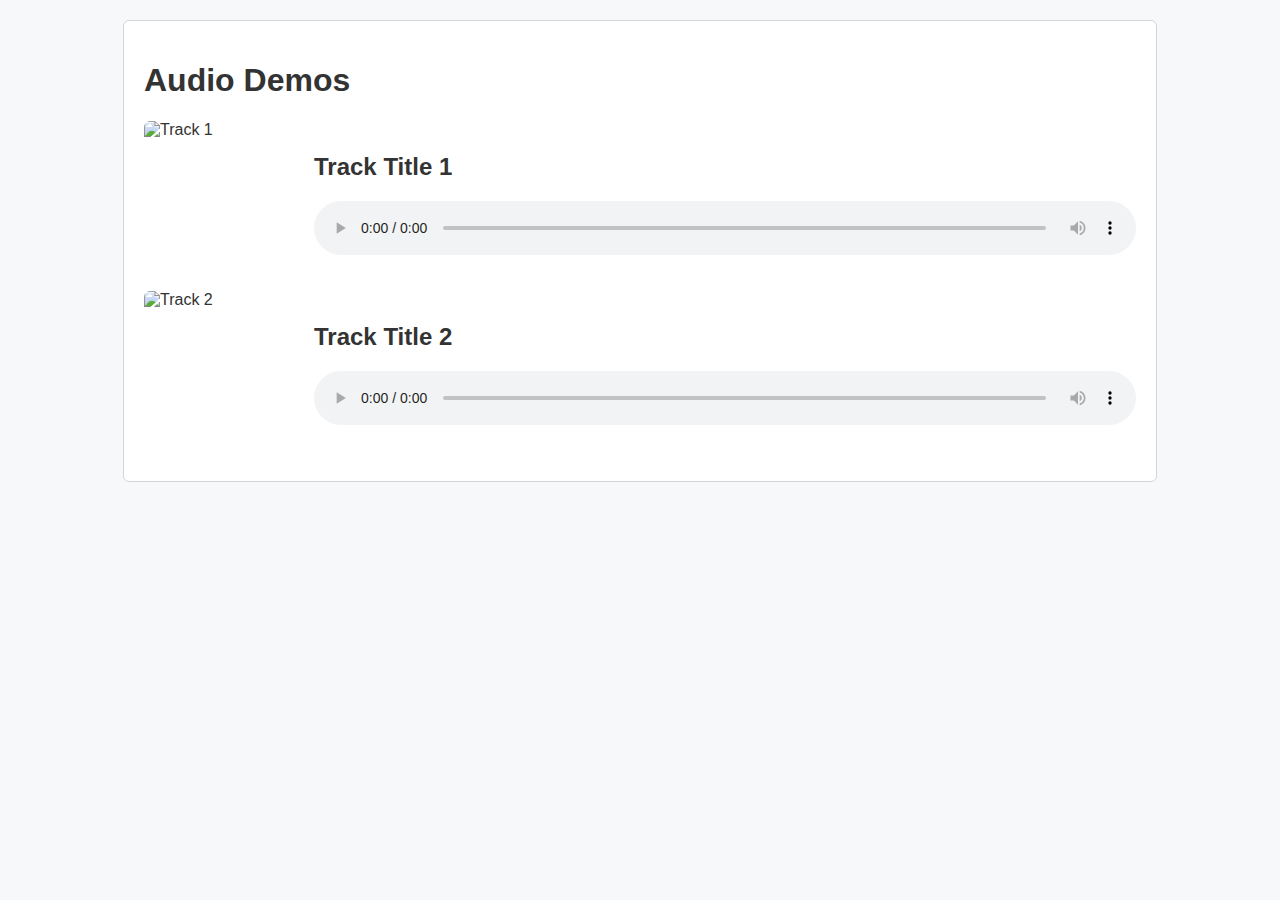
==== docs/index.html @ eba7c1aa "Add files via upload" ====
<!DOCTYPE html>
<html lang="en">
<head>
    <meta charset="UTF-8">
    <meta name="viewport" content="width=device-width, initial-scale=1.0">
    <title>Audio Demo</title>
    <link rel="stylesheet" href="styles.css">
</head>
<body>
    <div class="container">
        <h1>Audio Demos</h1>
        <div class="audio-item">
            <img src="path-to-image1.jpg" alt="Track 1">
            <div class="audio-info">
                <h2>Track Title 1</h2>
                <audio controls>
                    <source src="path-to-audio1.mp3" type="audio/mpeg">
                    Your browser does not support the audio tag.
                </audio>
            </div>
        </div>
        <div class="audio-item">
            <img src="path-to-image2.jpg" alt="Track 2">
            <div class="audio-info">
                <h2>Track Title 2</h2>
                <audio controls>
                    <source src="path-to-audio2.mp3" type="audio/mpeg">
                    Your browser does not support the audio tag.
                </audio>
            </div>
        </div>
    </div>
</body>
</html>
---- docs/styles.css ----
body {
    font-family: Arial, sans-serif;
    background-color: #f6f8fa;
    color: #333;
    margin: 0;
    padding: 20px;
}

.container {
    width: 80%;
    margin: 0 auto;
    background-color: #fff;
    padding: 20px;
    border: 1px solid #d1d5da;
    border-radius: 6px;
}

.audio-item {
    display: flex;
    align-items: center;
    margin-bottom: 20px;
}

.audio-item img {
    width: 150px;
    height: 150px;
    margin-right: 20px;
    border-radius: 6px;
}

.audio-info {
    flex-grow: 1;
}

audio {
    width: 100%;
}
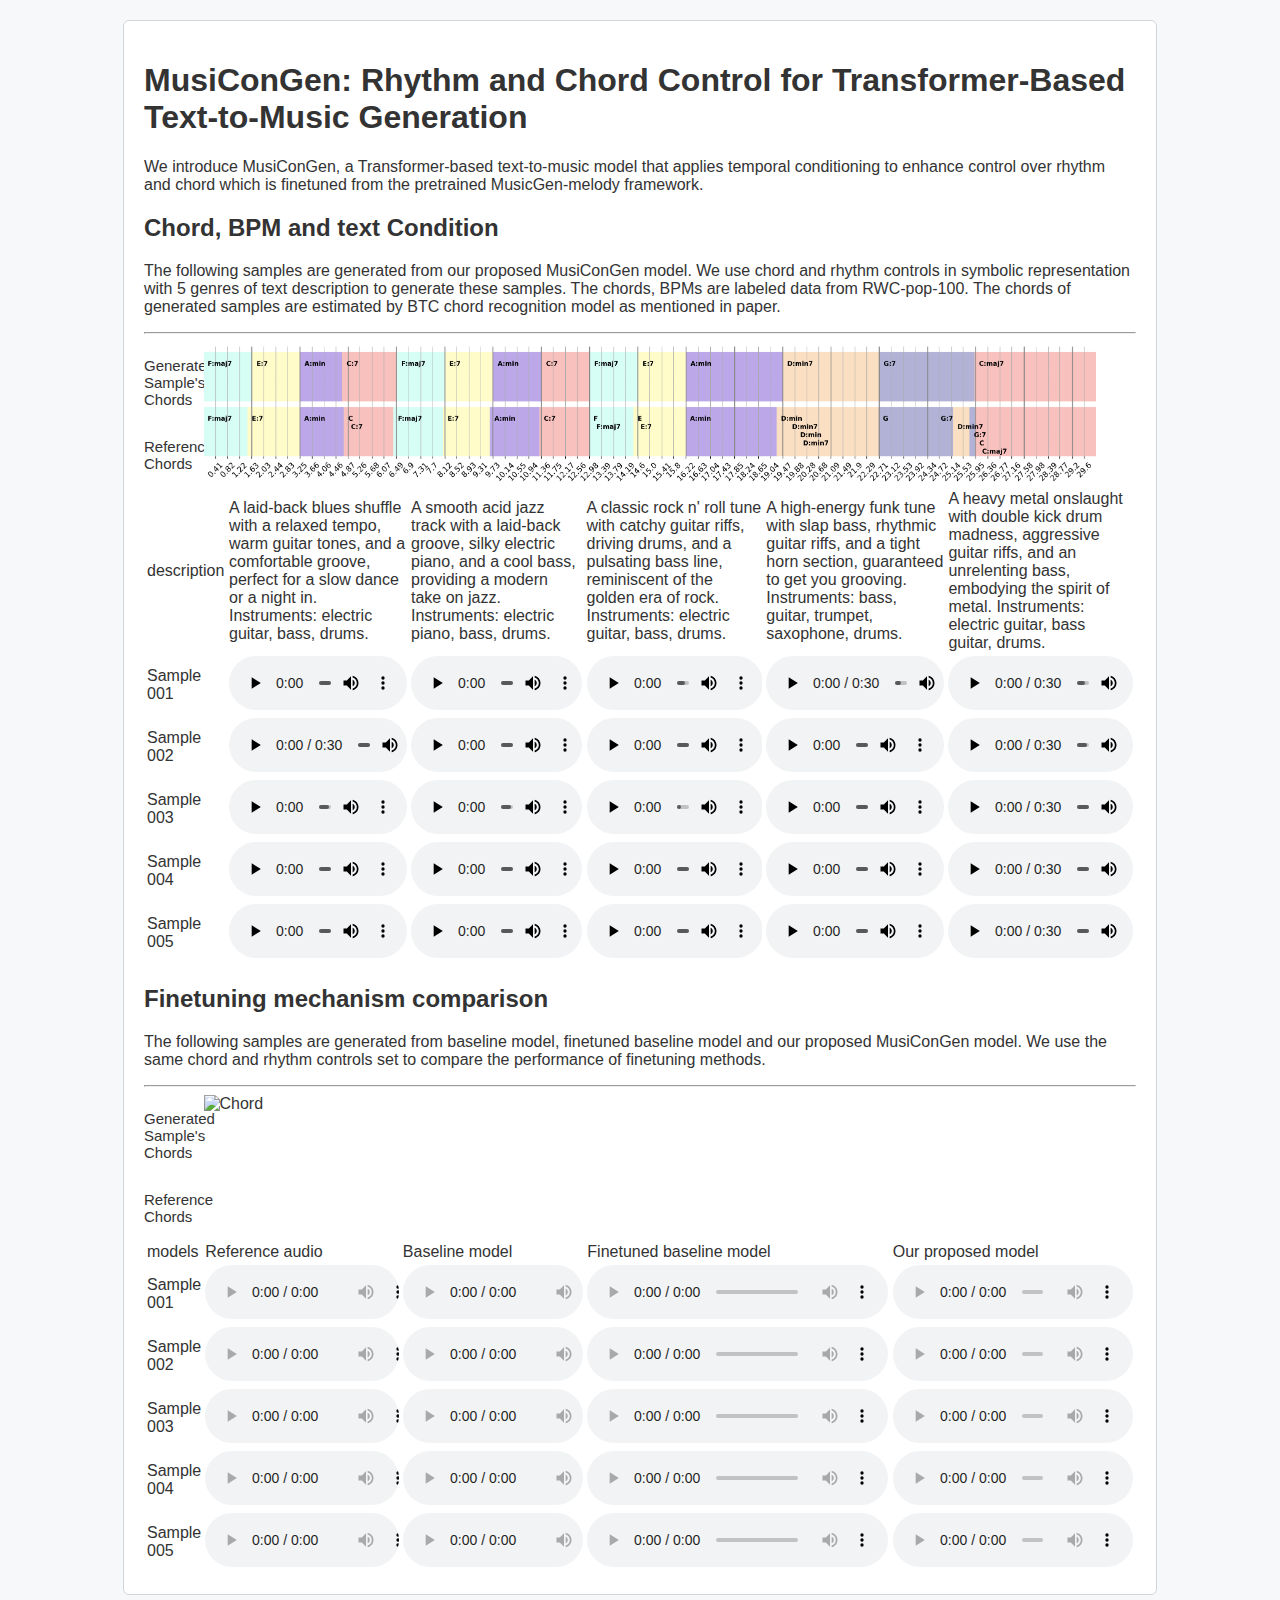
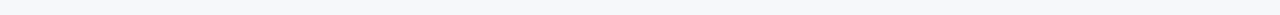
==== commit 124a23ef: "Add files via upload" ====
--- a/docs/index.html
+++ b/docs/index.html
@@ -1,35 +1,239 @@
-
-<!DOCTYPE html>
-<html lang="en">
-<head>
-    <meta charset="UTF-8">
-    <meta name="viewport" content="width=device-width, initial-scale=1.0">
-    <title>Audio Demo</title>
-    <link rel="stylesheet" href="styles.css">
-</head>
-<body>
-    <div class="container">
-        <h1>Audio Demos</h1>
-        <div class="audio-item">
-            <img src="path-to-image1.jpg" alt="Track 1">
-            <div class="audio-info">
-                <h2>Track Title 1</h2>
-                <audio controls>
-                    <source src="path-to-audio1.mp3" type="audio/mpeg">
-                    Your browser does not support the audio tag.
-                </audio>
-            </div>
-        </div>
-        <div class="audio-item">
-            <img src="path-to-image2.jpg" alt="Track 2">
-            <div class="audio-info">
-                <h2>Track Title 2</h2>
-                <audio controls>
-                    <source src="path-to-audio2.mp3" type="audio/mpeg">
-                    Your browser does not support the audio tag.
-                </audio>
-            </div>
-        </div>
-    </div>
-</body>
-</html>
+<!DOCTYPE html>
+<html lang="en">
+<head>
+    <meta charset="UTF-8">
+    <meta name="viewport" content="width=device-width, initial-scale=1.0">
+    <title>Audio Sample Player with Synced Graph</title>
+    <link rel="stylesheet" href="styles.css">
+</head>
+<body>
+    <div class="container">
+        <header>
+            <h1>MusiConGen: Rhythm and Chord Control for Transformer-Based Text-to-Music Generation</h1>
+            <p class="description">We introduce MusiConGen, a Transformer-based text-to-music model that applies temporal conditioning to enhance control over rhythm and chord which is finetuned from the pretrained MusicGen-melody framework.</p>
+        </header>
+        <h2 class="subtitle">Chord, BPM and text Condition</h2>
+        <p class="sub-description">The following samples are generated from our proposed MusiConGen model. We use chord and rhythm controls in symbolic representation with 5 genres of text description to generate these samples. The chords, BPMs are labeled data from RWC-pop-100. The chords of generated samples are estimated by BTC chord recognition model as mentioned in paper.</p>
+        <hr>
+        <div class="chord-info" style="position: relative;">
+            <div style="display: flex;">
+                <div style="width: 6%; display: flex; flex-flow: column wrap;">
+                    <p style="font-size: 15px; flex: 1 0 auto;">Generated Sample's Chords</p>
+                    <p style="font-size: 15px; flex: 1 0 auto;">Reference Chords</p>
+                </div>
+                <img src="samples/sample_0/443_blues.png" alt="Chord" class="chord-img" style="width: 100%; max-width: 90%; display: block; margin: 0;">
+                <div class="progress-bar"></div>
+            </div>
+        </div>
+        
+        <div class="sample-table">
+            <table>
+                <tr class="table-header">
+                    <td class="text-cell narrow">description</td>  <!-- First cell is empty for alignment purposes -->
+                    <td>A laid-back blues shuffle with a relaxed tempo, warm guitar tones, and a comfortable groove, perfect for a slow dance or a night in. Instruments: electric guitar, bass, drums.</td>
+                    <td>A smooth acid jazz track with a laid-back groove, silky electric piano, and a cool bass, providing a modern take on jazz. Instruments: electric piano, bass, drums.</td>
+                    <td>A classic rock n' roll tune with catchy guitar riffs, driving drums, and a pulsating bass line, reminiscent of the golden era of rock. Instruments: electric guitar, bass, drums.</td>
+                    <td>A high-energy funk tune with slap bass, rhythmic guitar riffs, and a tight horn section, guaranteed to get you grooving. Instruments: bass, guitar, trumpet, saxophone, drums.</td>
+                    <td>A heavy metal onslaught with double kick drum madness, aggressive guitar riffs, and an unrelenting bass, embodying the spirit of metal. Instruments: electric guitar, bass guitar, drums.</td>
+                </tr>
+                <tr>
+                    <td class="text-cell narrow">Sample 001</td>
+                    <td><audio controls onplay="changeImage(this, 'samples/sample_0/443_blues.png')" ontimeupdate="updateProgress(this)">
+                        <source src="samples/sample_0/443_blues.mp3" type="audio/mpeg">
+                    </audio></td>
+                    <td><audio controls onplay="changeImage(this, 'samples/sample_0/443_jazz.png')" ontimeupdate="updateProgress(this)">
+                        <source src="samples/sample_0/443_jazz.mp3" type="audio/mpeg">
+                    </audio></td>
+                    <td><audio controls onplay="changeImage(this, 'samples/sample_0/443_rock.png')" ontimeupdate="updateProgress(this)">
+                        <source src="samples/sample_0/443_rock.mp3" type="audio/mpeg">
+                    </audio></td>
+                    <td><audio controls onplay="changeImage(this, 'samples/sample_0/443_funk.png')" ontimeupdate="updateProgress(this)">
+                        <source src="samples/sample_0/443_funk.mp3" type="audio/mpeg">
+                    </audio></td>
+                    <td><audio controls onplay="changeImage(this, 'samples/sample_0/443_metal.png')" ontimeupdate="updateProgress(this)">
+                        <source src="samples/sample_0/443_metal.mp3" type="audio/mpeg">
+                    </audio></td>
+                </tr>               
+                <tr>
+                    <td class="text-cell narrow">Sample 002</td>
+                    <td><audio controls onplay="changeImage(this, 'samples/sample_1/97_blues.png')" ontimeupdate="updateProgress(this)">
+                        <source src="samples/sample_1/97_blues.mp3" type="audio/mpeg">
+                    </audio></td>
+                    <td><audio controls onplay="changeImage(this, 'samples/sample_1/97_jazz.png')" ontimeupdate="updateProgress(this)">
+                        <source src="samples/sample_1/97_jazz.mp3" type="audio/mpeg">
+                    </audio></td>
+                    <td><audio controls onplay="changeImage(this, 'samples/sample_1/97_rock.png')" ontimeupdate="updateProgress(this)">
+                        <source src="samples/sample_1/97_rock.mp3" type="audio/mpeg">
+                    </audio></td>
+                    <td><audio controls onplay="changeImage(this, 'samples/sample_1/97_funk.png')" ontimeupdate="updateProgress(this)">
+                        <source src="samples/sample_1/97_funk.mp3" type="audio/mpeg">
+                    </audio></td>
+                    <td><audio controls onplay="changeImage(this, 'samples/sample_1/97_metal.png')" ontimeupdate="updateProgress(this)">
+                        <source src="samples/sample_1/97_metal.mp3" type="audio/mpeg">
+                    </audio></td>
+                </tr>
+                <tr>
+                    <td class="text-cell narrow">Sample 003</td>
+                    <td><audio controls onplay="changeImage(this, 'samples/sample_2/359_blues.png')" ontimeupdate="updateProgress(this)">
+                        <source src="samples/sample_2/359_blues.mp3" type="audio/mpeg">
+                    </audio></td>
+                    <td><audio controls onplay="changeImage(this, 'samples/sample_2/359_jazz.png')" ontimeupdate="updateProgress(this)">
+                        <source src="samples/sample_2/359_jazz.mp3" type="audio/mpeg">
+                    </audio></td>
+                    <td><audio controls onplay="changeImage(this, 'samples/sample_2/359_rock.png')" ontimeupdate="updateProgress(this)">
+                        <source src="samples/sample_2/359_rock.mp3" type="audio/mpeg">
+                    </audio></td>
+                    <td><audio controls onplay="changeImage(this, 'samples/sample_2/359_funk.png')" ontimeupdate="updateProgress(this)">
+                        <source src="samples/sample_2/359_funk.mp3" type="audio/mpeg">
+                    </audio></td>
+                    <td><audio controls onplay="changeImage(this, 'samples/sample_2/359_metal.png')" ontimeupdate="updateProgress(this)">
+                        <source src="samples/sample_2/359_metal.mp3" type="audio/mpeg">
+                    </audio></td>
+                </tr>
+                <tr>
+                    <td class="text-cell narrow">Sample 004</td>
+                    <td><audio controls onplay="changeImage(this, 'samples/sample_3/132_blues.png')" ontimeupdate="updateProgress(this)">
+                        <source src="samples/sample_3/132_blues.mp3" type="audio/mpeg">
+                    </audio></td>
+                    <td><audio controls onplay="changeImage(this, 'samples/sample_3/132_jazz.png')" ontimeupdate="updateProgress(this)">
+                        <source src="samples/sample_3/132_jazz.mp3" type="audio/mpeg">
+                    </audio></td>
+                    <td><audio controls onplay="changeImage(this, 'samples/sample_3/132_rock.png')" ontimeupdate="updateProgress(this)">
+                        <source src="samples/sample_3/132_rock.mp3" type="audio/mpeg">
+                    </audio></td>
+                    <td><audio controls onplay="changeImage(this, 'samples/sample_3/132_funk.png')" ontimeupdate="updateProgress(this)">
+                        <source src="samples/sample_3/132_funk.mp3" type="audio/mpeg">
+                    </audio></td>
+                    <td><audio controls onplay="changeImage(this, 'samples/sample_3/132_metal.png')" ontimeupdate="updateProgress(this)">
+                        <source src="samples/sample_3/132_metal.mp3" type="audio/mpeg">
+                    </audio></td>
+                </tr>
+                <tr>
+                    <td class="text-cell narrow">Sample 005</td>
+                    <td><audio controls onplay="changeImage(this, 'samples/sample_4/105_blues.png')" ontimeupdate="updateProgress(this)">
+                        <source src="samples/sample_4/105_blues.mp3" type="audio/mpeg">
+                    </audio></td>
+                    <td><audio controls onplay="changeImage(this, 'samples/sample_4/105_jazz.png')" ontimeupdate="updateProgress(this)">
+                        <source src="samples/sample_4/105_jazz.mp3" type="audio/mpeg">
+                    </audio></td>
+                    <td><audio controls onplay="changeImage(this, 'samples/sample_4/105_rock.png')" ontimeupdate="updateProgress(this)">
+                        <source src="samples/sample_4/105_rock.mp3" type="audio/mpeg">
+                    </audio></td>
+                    <td><audio controls onplay="changeImage(this, 'samples/sample_4/105_funk.png')" ontimeupdate="updateProgress(this)">
+                        <source src="samples/sample_4/105_funk.mp3" type="audio/mpeg">
+                    </audio></td>
+                    <td><audio controls onplay="changeImage(this, 'samples/sample_4/105_metal.png')" ontimeupdate="updateProgress(this)">
+                        <source src="samples/sample_4/105_metal.mp3" type="audio/mpeg">
+                    </audio></td>
+                </tr>
+                    <!-- Add more rows as needed -->
+                </table>
+        
+
+        
+        <h2 class="subtitle">Finetuning mechanism comparison</h2>
+        <p class="sub-description">The following samples are generated from baseline model, finetuned baseline model and our proposed MusiConGen model. We use the same chord and rhythm controls set to compare the performance of finetuning methods.</p>
+        <hr>
+        <div class="chord-info" style="position: relative;">
+            <div style="display: flex;">
+                <div style="width: 6%; display: flex; flex-flow: column wrap;">
+                    <p style="font-size: 15px; flex: 1 0 auto;">Generated Sample's Chords</p>
+                    <p style="font-size: 15px; flex: 1 0 auto;">Reference Chords</p>
+                </div>
+                <img src="samples/survey_samples/sample_0_443/ref.png" alt="Chord" class="chord-img2" style="width: 100%; max-width: 90%; display: block; margin: 0;">
+                <div class="progress-bar2"></div>
+            </div>
+        </div>
+                
+        <div class="sample-table">
+            <table>
+                <tr class="table-header">
+                    <td class="text-cell narrow" style="width: 4%">models</td>  <!-- First cell is empty for alignment purposes -->
+                    <td>Reference audio</td>
+                    <td>Baseline model</td>
+                    <td>Finetuned baseline model</td>
+                    <td>Our proposed model</td>
+                </tr>
+                <tr>
+                    <td class="text-cell narrow">Sample 001</td>
+                    <td><audio controls onplay="changeImage2(this, 'samples/survey_samples/sample_0_443/ref.png')" ontimeupdate="updateProgress2(this)">
+                        <source src="samples/survey_samples/sample_0_443/ref.mp3" type="audio/mpeg">
+                    </audio></td>
+                    <td><audio controls onplay="changeImage2(this, 'samples/survey_samples/sample_0_443/baseline.png')" ontimeupdate="updateProgress2(this)">
+                        <source src="samples/survey_samples/sample_0_443/baseline.mp3" type="audio/mpeg">
+                    </audio></td>
+                    <td><audio controls onplay="changeImage2(this, 'samples/survey_samples/sample_0_443/baseline_finetune.png')" ontimeupdate="updateProgress2(this)">
+                        <source src="samples/survey_samples/sample_0_443/baseline_finetune.mp3" type="audio/mpeg">
+                    </audio></td>
+                    <td><audio controls onplay="changeImage2(this, 'samples/survey_samples/sample_0_443/proposed.png')" ontimeupdate="updateProgress2(this)">
+                        <source src="samples/survey_samples/sample_0_443/proposed.mp3" type="audio/mpeg">
+                    </audio></td>
+                </tr>               
+                <tr>
+                    <td class="text-cell narrow">Sample 002</td>
+                    <td><audio controls onplay="changeImage2(this, 'samples/survey_samples/sample_1_97/ref.png')" ontimeupdate="updateProgress(this)">
+                        <source src="samples/survey_samples/sample_1_97/ref.mp3" type="audio/mpeg">
+                    </audio></td>
+                    <td><audio controls onplay="changeImage2(this, 'samples/survey_samples/sample_1_97/baseline.png')" ontimeupdate="updateProgress2(this)">
+                        <source src="samples/survey_samples/sample_1_97/baseline.mp3" type="audio/mpeg">
+                    </audio></td>
+                    <td><audio controls onplay="changeImage2(this, 'samples/survey_samples/sample_1_97/baseline_finetune.png')" ontimeupdate="updateProgress2(this)">
+                        <source src="samples/survey_samples/sample_1_97/baseline_finetune.mp3" type="audio/mpeg">
+                    </audio></td>
+                    <td><audio controls onplay="changeImage2(this, 'samples/survey_samples/sample_1_97/proposed.png')" ontimeupdate="updateProgress2(this)">
+                        <source src="samples/survey_samples/sample_1_97/proposed.mp3" type="audio/mpeg">
+                    </audio></td>
+                </tr>
+                <tr>
+                    <td class="text-cell narrow">Sample 003</td>
+                    <td><audio controls onplay="changeImage2(this, 'samples/survey_samples/sample_2_359/ref.png')" ontimeupdate="updateProgress2(this)">
+                        <source src="samples/survey_samples/sample_2_359/ref.mp3" type="audio/mpeg">
+                    </audio></td>
+                    <td><audio controls onplay="changeImage2(this, 'samples/survey_samples/sample_2_359/baseline.png')" ontimeupdate="updateProgress2(this)">
+                        <source src="samples/survey_samples/sample_2_359/baseline.mp3" type="audio/mpeg">
+                    </audio></td>
+                    <td><audio controls onplay="changeImage2(this, 'samples/survey_samples/sample_2_359/baseline_finetune.png')" ontimeupdate="updateProgress2(this)">
+                        <source src="samples/survey_samples/sample_2_359/baseline_finetune.mp3" type="audio/mpeg">
+                    </audio></td>
+                    <td><audio controls onplay="changeImage2(this, 'samples/survey_samples/sample_2_359/proposed.png')" ontimeupdate="updateProgress2(this)">
+                        <source src="samples/survey_samples/sample_2_359/proposed.mp3" type="audio/mpeg">
+                    </audio></td>
+                </tr>
+                <tr>
+                    <td class="text-cell narrow">Sample 004</td>
+                    <td><audio controls onplay="changeImage2(this, 'samples/survey_samples/sample_3_132/ref.png')" ontimeupdate="updateProgress2(this)">
+                        <source src="samples/survey_samples/sample_3_132/ref.mp3" type="audio/mpeg">
+                    </audio></td>
+                    <td><audio controls onplay="changeImage2(this, 'samples/survey_samples/sample_3_132/baseline.png')" ontimeupdate="updateProgress2(this)">
+                        <source src="samples/survey_samples/sample_3_132/baseline.mp3" type="audio/mpeg">
+                    </audio></td>
+                    <td><audio controls onplay="changeImage2(this, 'samples/survey_samples/sample_3_132/baseline_finetune.png')" ontimeupdate="updateProgress2(this)">
+                        <source src="samples/survey_samples/sample_3_132/baseline_finetune.mp3" type="audio/mpeg">
+                    </audio></td>
+                    <td><audio controls onplay="changeImage2(this, 'samples/survey_samples/sample_3_132/proposed.png')" ontimeupdate="updateProgress2(this)">
+                        <source src="samples/survey_samples/sample_3_132/proposed.mp3" type="audio/mpeg">
+                    </audio></td>
+                </tr>
+                <tr>
+                    <td class="text-cell narrow">Sample 005</td>
+                    <td><audio controls onplay="changeImage2(this, 'samples/survey_samples/sample_4_229/ref.png')" ontimeupdate="updateProgress2(this)">
+                        <source src="samples/survey_samples/sample_4_229/ref.mp3" type="audio/mpeg">
+                    </audio></td>
+                    <td><audio controls onplay="changeImage2(this, 'samples/survey_samples/sample_4_229/baseline.png')" ontimeupdate="updateProgress2(this)">
+                        <source src="samples/survey_samples/sample_4_229/baseline.mp3" type="audio/mpeg">
+                    </audio></td>
+                    <td><audio controls onplay="changeImage2(this, 'samples/survey_samples/sample_4_229/baseline_finetune.png')" ontimeupdate="updateProgress2(this)">
+                        <source src="samples/survey_samples/sample_4_229/baseline_finetune.mp3" type="audio/mpeg">
+                    </audio></td>
+                    <td><audio controls onplay="changeImage2(this, 'samples/survey_samples/sample_4_229/proposed.png')" ontimeupdate="updateProgress2(this)">
+                        <source src="samples/survey_samples/sample_4_229/proposed.mp3" type="audio/mpeg">
+                    </audio></td>
+                </tr>
+                    <!-- Add more rows as needed -->
+                </table>
+
+        </div>
+        <script src="script.js"></script>
+    </body>
+    </html>
+    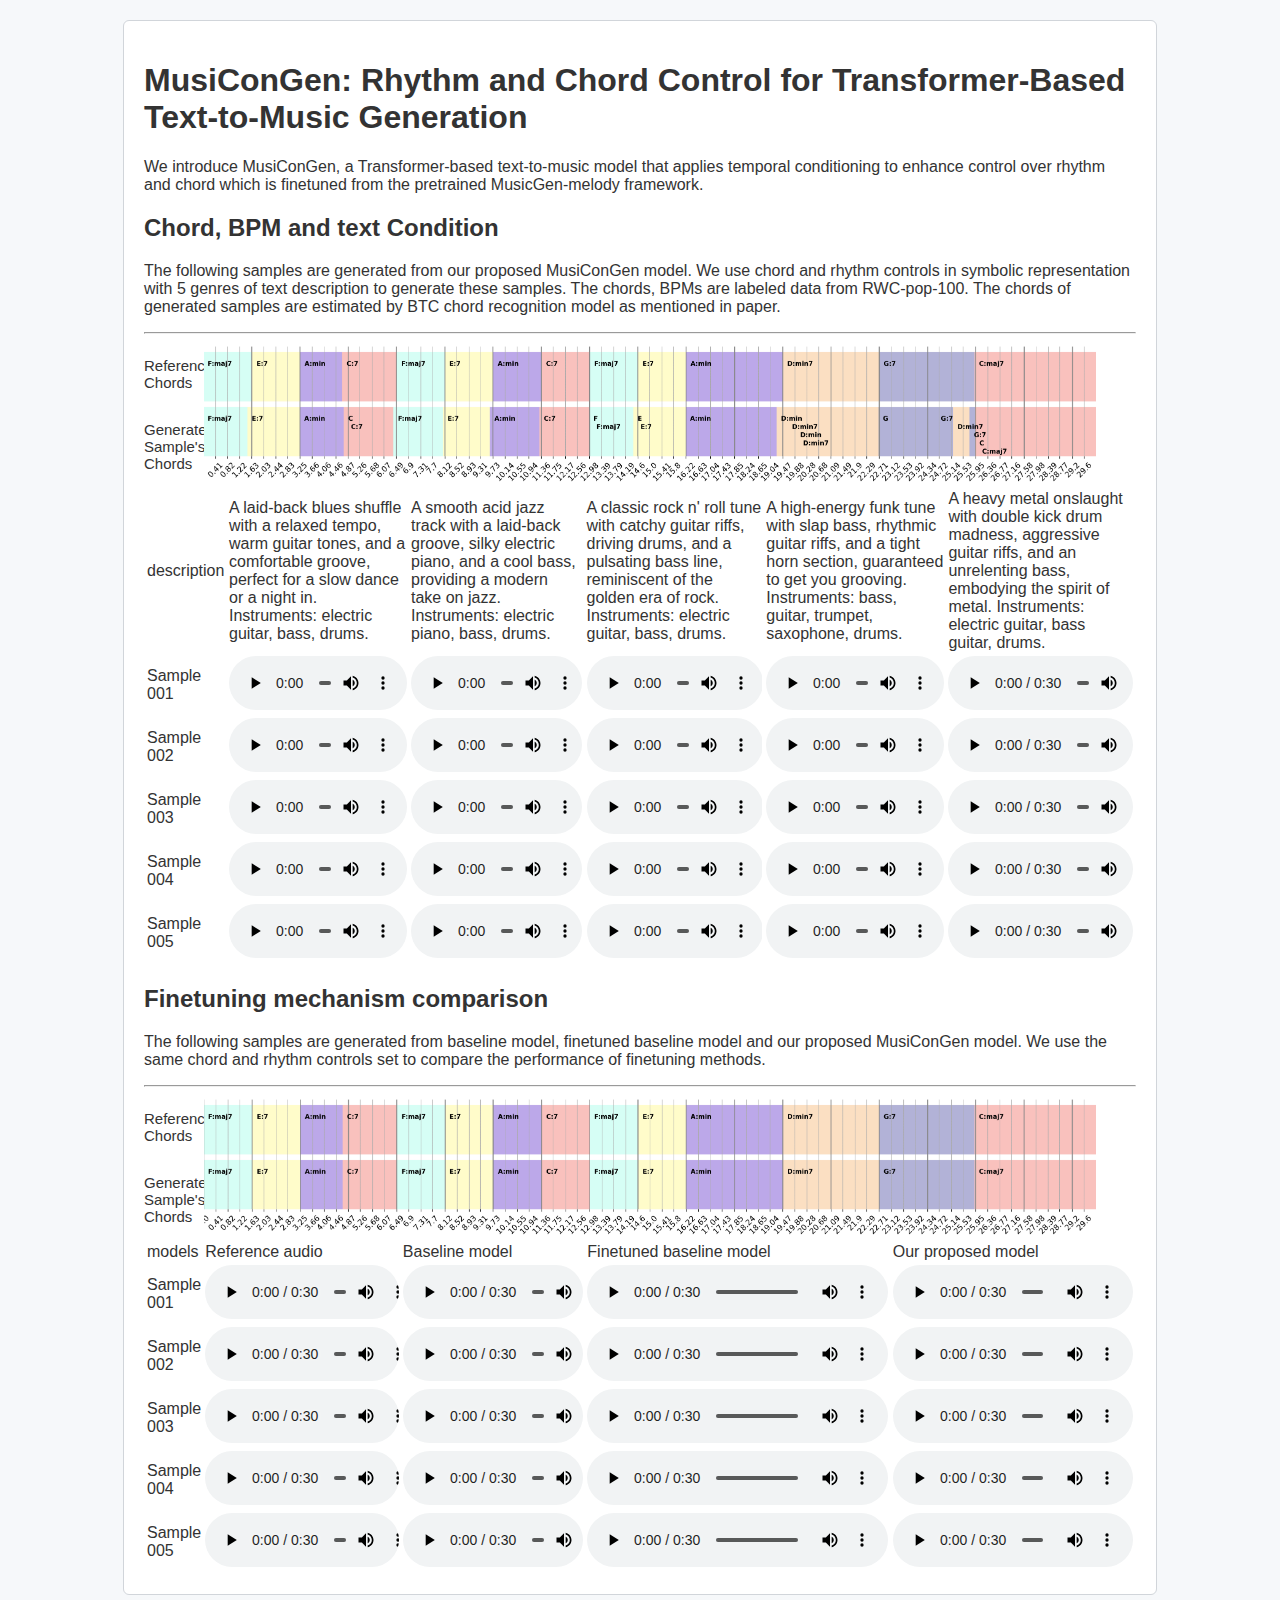
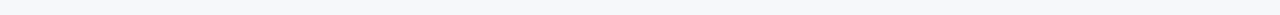
==== commit 58e73580: "Add files via upload" ====
--- a/docs/index.html
+++ b/docs/index.html
@@ -18,8 +18,8 @@
         <div class="chord-info" style="position: relative;">
             <div style="display: flex;">
                 <div style="width: 6%; display: flex; flex-flow: column wrap;">
+                    <p style="font-size: 15px; flex: 1 0 auto;">Reference Chords</p>
                     <p style="font-size: 15px; flex: 1 0 auto;">Generated Sample's Chords</p>
-                    <p style="font-size: 15px; flex: 1 0 auto;">Reference Chords</p>
                 </div>
                 <img src="samples/sample_0/443_blues.png" alt="Chord" class="chord-img" style="width: 100%; max-width: 90%; display: block; margin: 0;">
                 <div class="progress-bar"></div>
@@ -137,8 +137,8 @@
         <div class="chord-info" style="position: relative;">
             <div style="display: flex;">
                 <div style="width: 6%; display: flex; flex-flow: column wrap;">
+                    <p style="font-size: 15px; flex: 1 0 auto;">Reference Chords</p>
                     <p style="font-size: 15px; flex: 1 0 auto;">Generated Sample's Chords</p>
-                    <p style="font-size: 15px; flex: 1 0 auto;">Reference Chords</p>
                 </div>
                 <img src="samples/survey_samples/sample_0_443/ref.png" alt="Chord" class="chord-img2" style="width: 100%; max-width: 90%; display: block; margin: 0;">
                 <div class="progress-bar2"></div>
@@ -171,7 +171,7 @@
                 </tr>               
                 <tr>
                     <td class="text-cell narrow">Sample 002</td>
-                    <td><audio controls onplay="changeImage2(this, 'samples/survey_samples/sample_1_97/ref.png')" ontimeupdate="updateProgress(this)">
+                    <td><audio controls onplay="changeImage2(this, 'samples/survey_samples/sample_1_97/ref.png')" ontimeupdate="updateProgress2(this)">
                         <source src="samples/survey_samples/sample_1_97/ref.mp3" type="audio/mpeg">
                     </audio></td>
                     <td><audio controls onplay="changeImage2(this, 'samples/survey_samples/sample_1_97/baseline.png')" ontimeupdate="updateProgress2(this)">
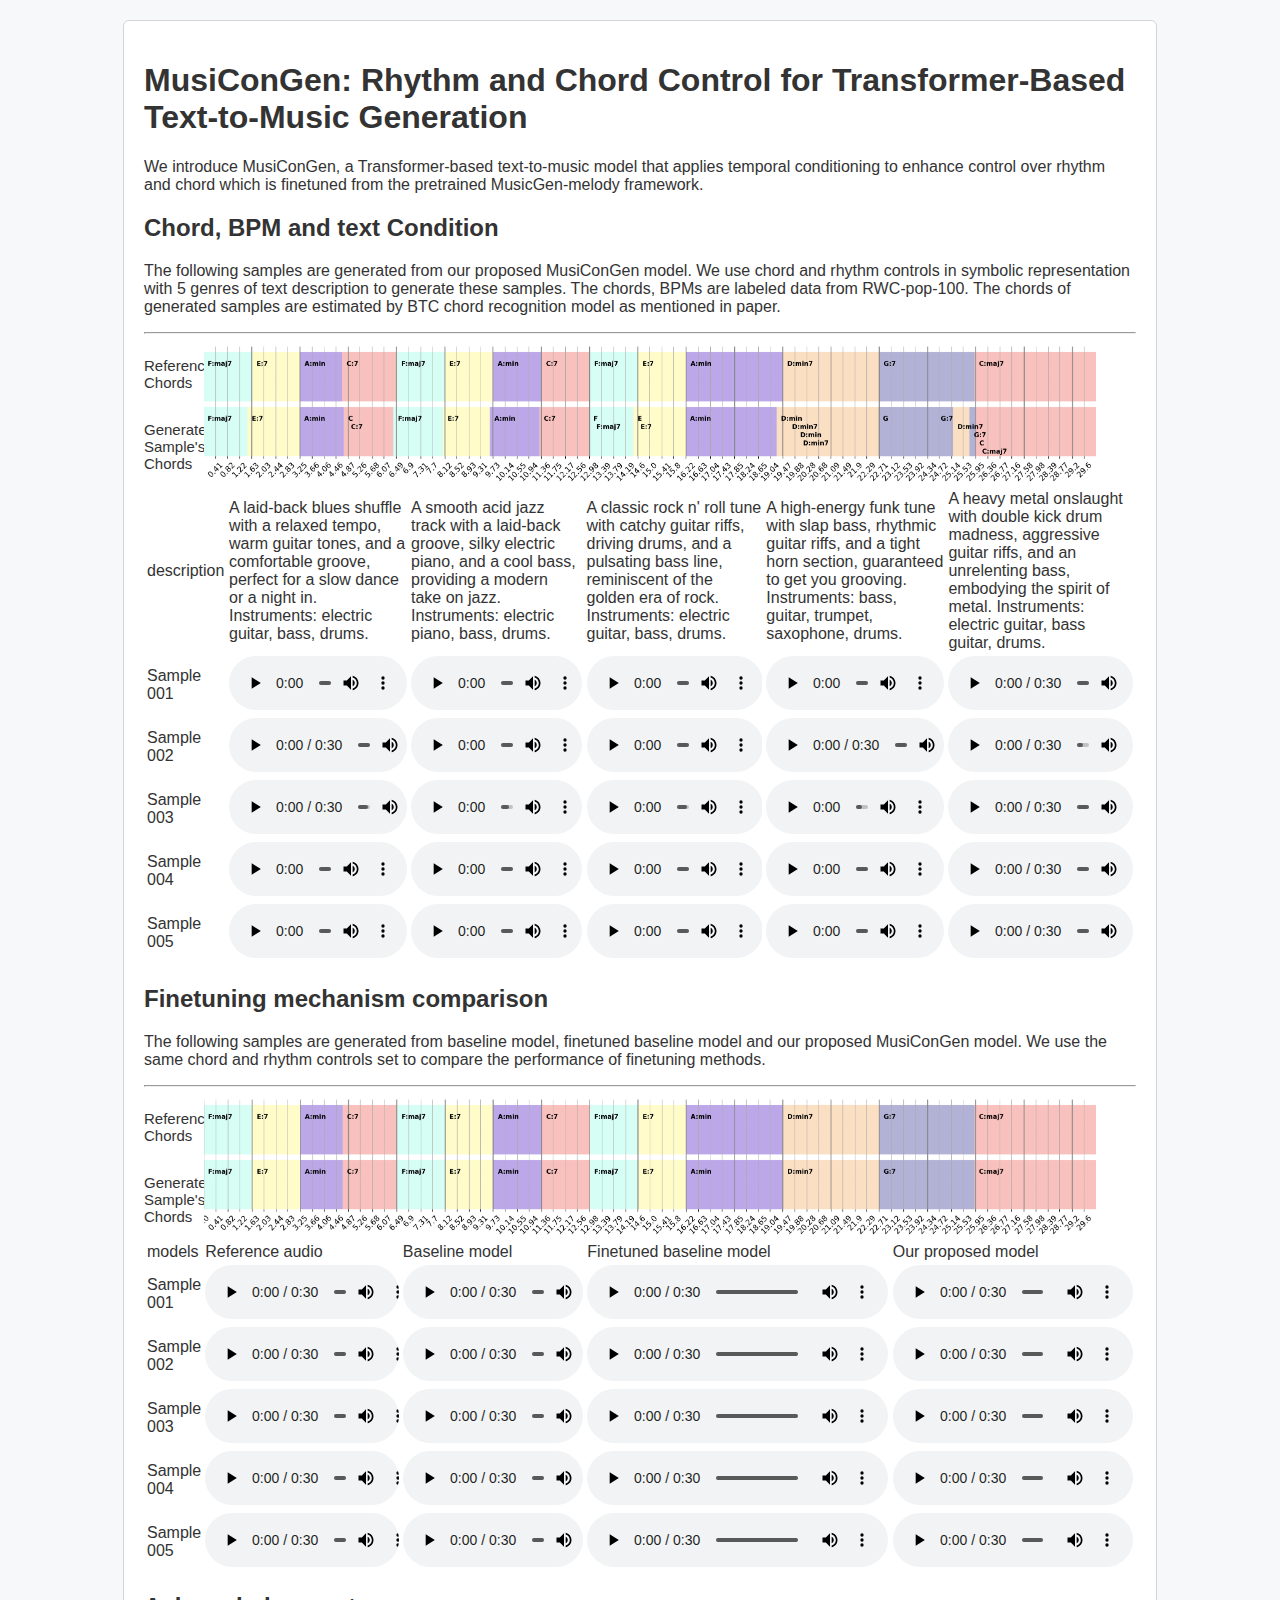
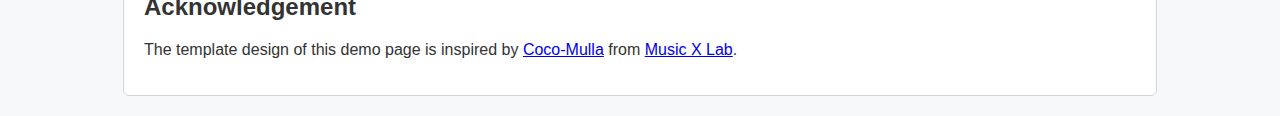
==== commit 245cafff: "Add files via upload" ====
--- a/docs/index.html
+++ b/docs/index.html
@@ -231,7 +231,10 @@
                 </tr>
                     <!-- Add more rows as needed -->
                 </table>
-
+            
+            <h2 class="subtitle">Acknowledgement</h2>
+            <p class="sub-description">The template design of this demo page is inspired by <a href="https://kikyo-16.github.io/coco-mulla/">Coco-Mulla</a> from <a href="http://www.musicxlab.com/#/">Music X Lab</a>.</p>
+                    
         </div>
         <script src="script.js"></script>
     </body>
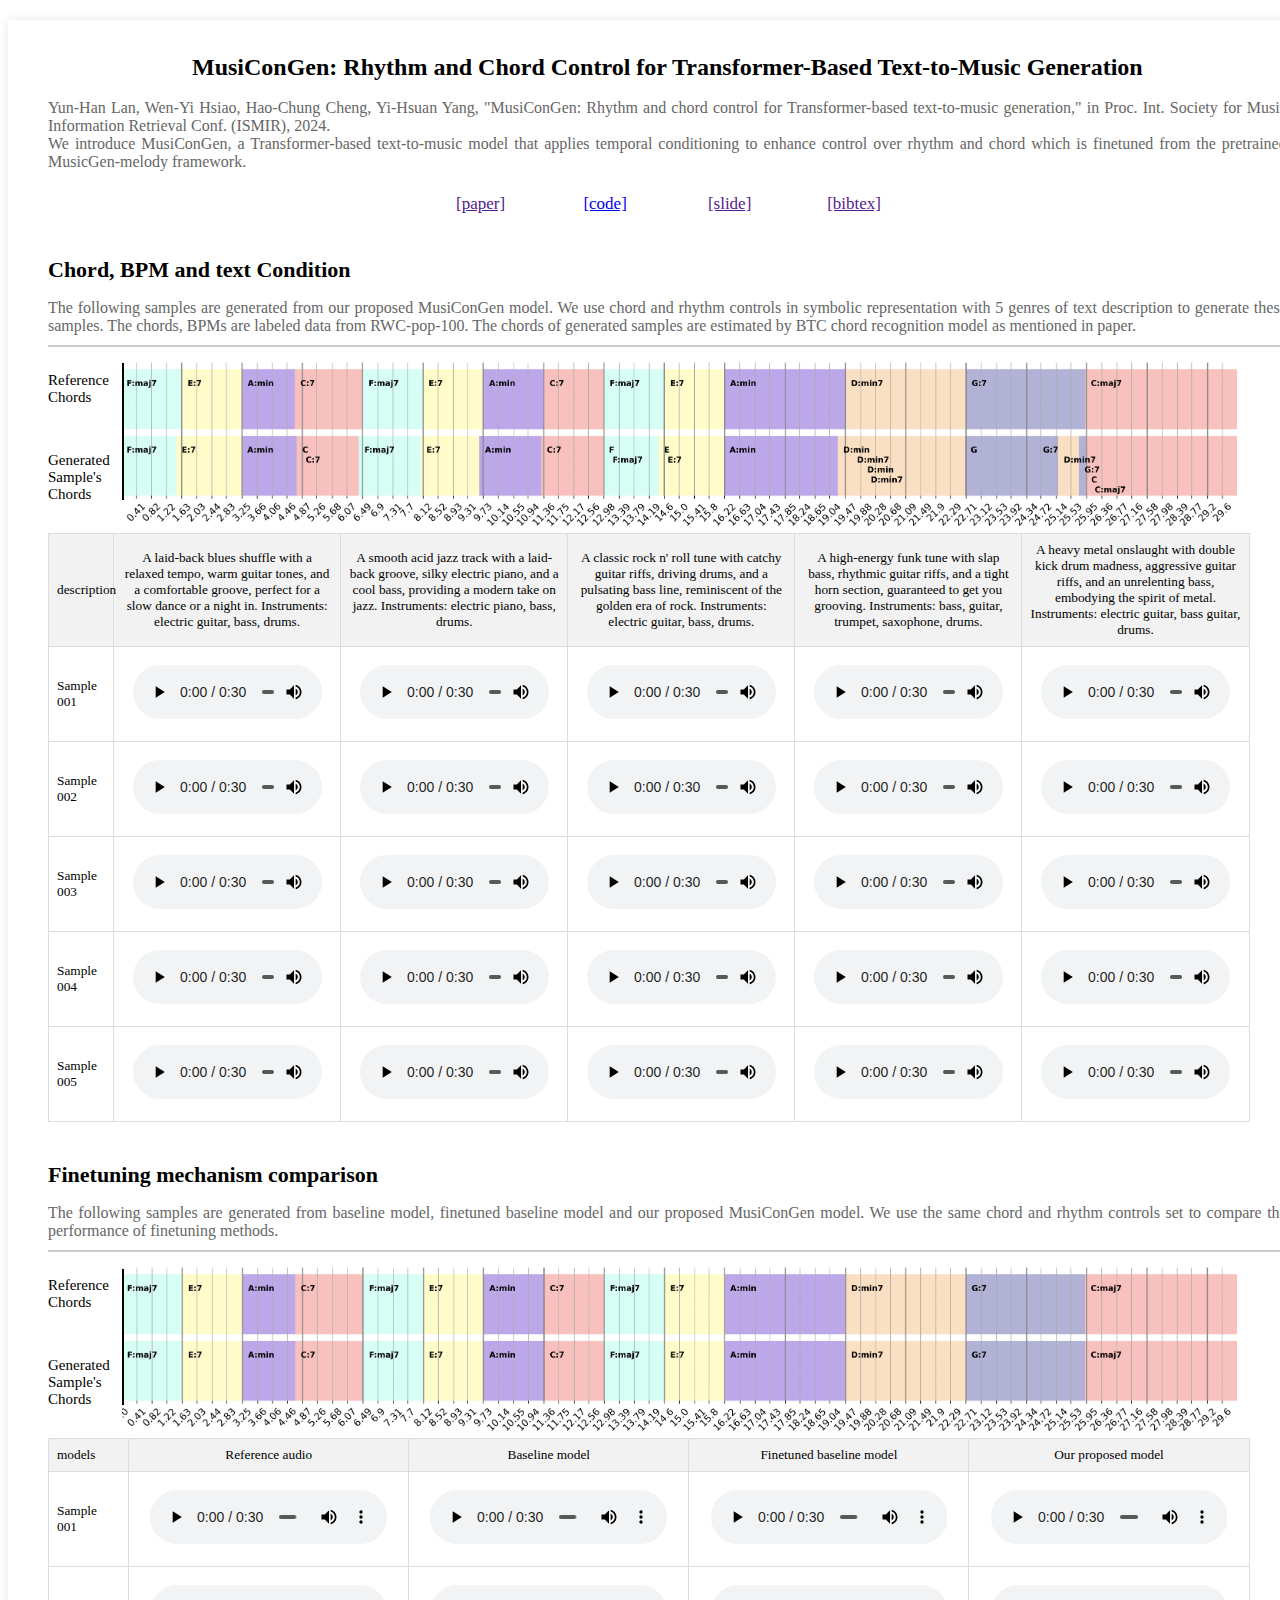
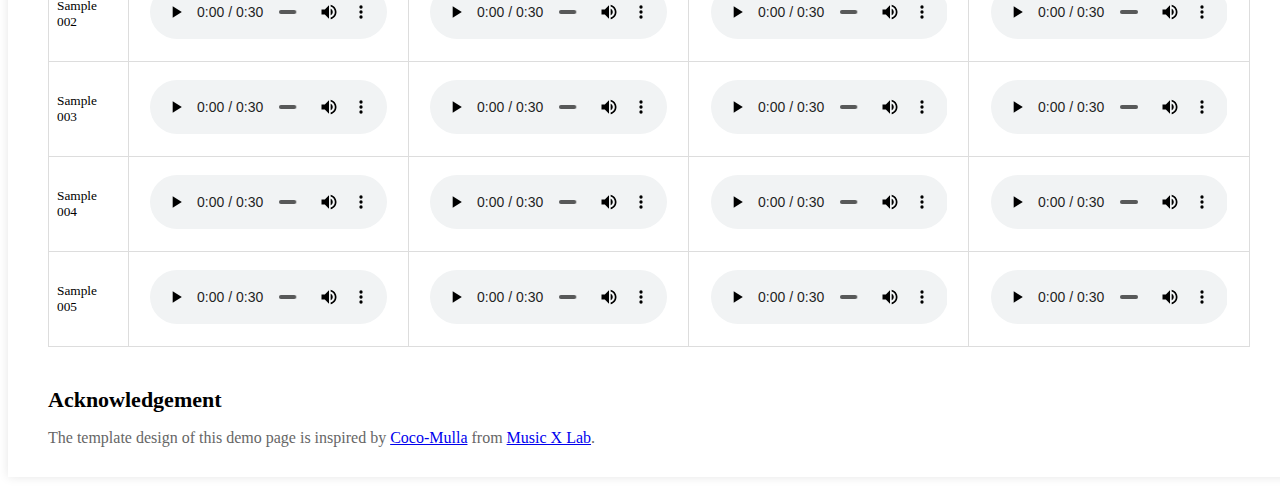
==== commit fbf8aad6: "Add files via upload" ====
--- a/docs/index.html
+++ b/docs/index.html
@@ -10,8 +10,36 @@
     <div class="container">
         <header>
             <h1>MusiConGen: Rhythm and Chord Control for Transformer-Based Text-to-Music Generation</h1>
-            <p class="description">We introduce MusiConGen, a Transformer-based text-to-music model that applies temporal conditioning to enhance control over rhythm and chord which is finetuned from the pretrained MusicGen-melody framework.</p>
+            <p class="description">Yun-Han Lan, Wen-Yi Hsiao, Hao-Chung Cheng, Yi-Hsuan Yang, "MusiConGen: Rhythm and chord control for Transformer-based text-to-music generation," in Proc. Int. Society for Music Information Retrieval Conf. (ISMIR), 2024.<br> We introduce MusiConGen, a Transformer-based text-to-music model that applies temporal conditioning to enhance control over rhythm and chord which is finetuned from the pretrained MusicGen-melody framework.</p>
         </header>
+
+        <table align="center" width="500px">
+            <tbody><tr>
+            <td align="center" width="100px">
+            <center>
+            <span style="font-size:17px"><a href="">[paper]</a></span>
+            </center>
+            </td>
+            <td align="center" width="100px">
+            <center>
+            <span style="font-size:17px"><a href="https://github.com/Cyan0731/MusiConGen">[code]</a></span>
+            </center>
+            </td>
+            <td align="center" width="100px">
+            <center>
+            <span style="font-size:17px"><a href="">[slide]</a></span>
+            </center>
+            </td>
+            <td align="center" width="100px">
+            <center>
+            <span style="font-size:17px"><a href="">[bibtex]</a></span>
+            </center>
+            </td>
+            
+        </tr></tbody>
+        </table>
+
+
         <h2 class="subtitle">Chord, BPM and text Condition</h2>
         <p class="sub-description">The following samples are generated from our proposed MusiConGen model. We use chord and rhythm controls in symbolic representation with 5 genres of text description to generate these samples. The chords, BPMs are labeled data from RWC-pop-100. The chords of generated samples are estimated by BTC chord recognition model as mentioned in paper.</p>
         <hr>
--- a/docs/styles.css
+++ b/docs/styles.css
@@ -1,37 +1,265 @@
-body {
-    font-family: Arial, sans-serif;
-    background-color: #f6f8fa;
-    color: #333;
-    margin: 0;
-    padding: 20px;
-}
-
-.container {
-    width: 80%;
-    margin: 0 auto;
-    background-color: #fff;
-    padding: 20px;
-    border: 1px solid #d1d5da;
-    border-radius: 6px;
-}
-
-.audio-item {
-    display: flex;
-    align-items: center;
-    margin-bottom: 20px;
-}
-
-.audio-item img {
-    width: 150px;
-    height: 150px;
-    margin-right: 20px;
-    border-radius: 6px;
-}
-
-.audio-info {
-    flex-grow: 1;
-}
-
-audio {
-    width: 100%;
-}
+.container {
+    max-width: 100%;
+    min-width: 320px;
+    width: 98%;
+    margin: 20px auto;
+    padding: 20px 40px; 
+    box-shadow: 0 0 10px rgba(0,0,0,0.1);
+    overflow: hidden;
+    position: relative;
+}
+
+header {
+    text-align: center;
+    /* margin-bottom: 40px; */
+}
+
+h1 {
+    font-size: 24px;
+    color: black;
+    font-weight: bold;
+    margin: 0.5em 0;
+    line-height: 1.3;
+}
+
+.authors {
+    font-size: 16px;
+    color: #666;
+    margin: 0 0 20px;
+    text-align: center;
+}
+
+.description, .sub-description {
+    font-size: 16px;
+    color: #666;
+    margin-bottom: 20px;
+    text-align: justify;
+    overflow-wrap: break-word;
+}
+
+.subtitle {
+    font-size: 22px;
+    color: black;
+    font-weight: bold;
+    text-align: left;
+    margin: 40px 0 10px;
+}
+
+.sub-description {
+    margin-bottom: 10px;
+}
+
+hr {
+    border: none;
+    height: 2px;
+    background-color: #ccc;
+    margin: 10px 0;
+}
+
+.chord-graph table {
+    width: 100%;
+    border-collapse: collapse;
+}
+
+.text-cell {
+    font-size: 10pt; /* Set the font size to 10pt */
+    width: 6%; /* Text cells occupy 1/8 of the table width */
+    vertical-align: middle; /* Vertically center text */
+    text-align: center; /* Horizontally center text */
+    padding: 10px 20px; /* Adequate padding for visual appeal */
+}
+
+.sample-table .text-cell {
+    width: auto; /* Allow natural content width */
+    padding: 8px; /* Ensure some padding */
+    text-align: left; /* Align text to the left */
+}
+
+.img-cell {
+    width: 87.5%; /* Image cells occupy the remaining width */
+    padding: 5px 20px; /* Uniform padding for consistency */
+    vertical-align: middle; /* Vertically center images */
+}
+
+.chord-graph img {
+    width: 100%; /* Images stretch to fill the cell width */
+    height: auto; /* Maintain aspect ratio */
+}
+
+.audio-controls {
+    display: flex;
+    flex-wrap: wrap;
+    justify-content: space-around;
+    margin-top: 10px;
+}
+
+.sample-table .narrow {
+    width: auto; /* Auto width based on content, minimum content width */
+}
+
+.sample-table td:not(.narrow) {
+    width: 17.5%; /* Adjust this formula based on your specific widths */
+}
+
+audio {
+    width: 100%;
+    max-width: 300px;
+    margin: 10px 5px;
+}
+
+@media (max-width: 600px) {
+    h1, .subtitle {
+        font-size: 20px;
+    }
+    .description, .authors, .sub-description {
+        font-size: 14px;
+    }
+    .container {
+        padding: 20px 20px; /* Reduced padding on smaller screens */
+    }
+    .text-cell, .img-cell {
+        padding: 5px 10px; /* Reduced padding for cells on smaller screens */
+    }
+}
+
+.sample-table table {
+    width: 97%;
+    border-collapse: collapse;
+    table-layout: fixed;  /* Ensures consistent column sizes */
+}
+
+.sample-table .table-header {
+    font-size: 10pt;
+    color: black;
+    text-align: center;
+    vertical-align: middle;
+    background-color: #f2f2f2;  /* Light grey background for header */
+}
+
+.sample-table td {
+    border: 1px solid #ddd;  /* Light grey border for clarity */
+    padding: 8px;  /* Adequate padding */
+}
+
+.text-cell.small-text {
+    font-size: 10pt; /* Smaller font size for sample labels */
+    color: black;  /* Black color for text */
+    width: 12.5%;  /* This cell takes up 1/8 of the width */
+    text-align: center;  /* Center text horizontally */
+    vertical-align: middle;  /* Center text vertically */
+}
+
+.audio-controls, .sample-table audio {
+    width: 100%;  /* Full width for audio elements */
+    max-width: none;  /* Override max-width for audio elements in this context */
+}
+
+.sample-table .table-header {
+    font-size: 10pt;
+    color: black;
+    text-align: center;
+    vertical-align: middle;
+    background-color: #f2f2f2;  /* Light grey background for header */
+}
+
+.sample-table td {
+    border: 1px solid #ddd;  /* Light grey border for clarity */
+    padding: 8px;  /* Adequate padding */
+    text-align: center;  /* Center text and content */
+    vertical-align: middle;  /* Center content vertically */
+}
+
+.text-cell.small-text {
+    font-size: 10pt; /* Smaller font size for sample labels */
+    color: black;  /* Black color for text */
+    width: 12.5%;  /* This cell takes up 1/8 of the width */
+    text-align: center;  /* Center text horizontally */
+    vertical-align: middle;  /* Center text vertically */
+}
+
+.audio-controls, .sample-table audio {
+    width: 90%;  /* Audio width slightly less than 100% to prevent overflow */
+    max-width: none;  /* Override max-width for audio elements in this context */
+}
+
+@media (max-width: 600px) {
+    h1, .subtitle {
+        font-size: 20px;
+    }
+    .description, .authors, .sub-description {
+        font-size: 14px;
+    }
+    .container {
+        padding: 20px 20px; /* Reduced padding on smaller screens */
+    }
+    .text-cell, .img-cell {
+        padding: 5px 10px; /* Reduced padding for cells on smaller screens */
+    }
+    .sample-table audio {
+        width: 100%;  /* Full width on smaller screens to ensure visibility */
+    }
+}
+
+/* progress bar */
+.chord-info {
+    position: relative;  /* Establishes a positioning context for contained elements */
+    width: 100%;  /* Adjust this as necessary to fit your layout */
+    max-width: 120%;  /* Keeps the image from extending too wide */
+    display: block;
+}
+
+.chord-img {
+    width: 100%;  /* Ensures the image fills the container */
+    display: block;  /* Removes any extra space around the image */
+    position: relative;  /* Ensures it's part of the positioning context */
+    z-index: 1;  /* Lower z-index so that the progress bar can appear on top */
+}
+
+.chord-img2 {
+    width: 100%;  /* Ensures the image fills the container */
+    display: block;  /* Removes any extra space around the image */
+    position: relative;  /* Ensures it's part of the positioning context */
+    z-index: 1;  /* Lower z-index so that the progress bar can appear on top */
+}
+
+.progress-bar {
+    position: absolute;
+    bottom: 19%;  /* Adjust this as needed to position over the image */
+    left: 6.1%;
+    width: 0;  /* Initial state, no width */
+    height: 77.5%;
+    background-color: rgba(128, 128, 128, 0.5);  /* Gray with transparency */
+    transition: width 0.5s ease-out;
+    z-index: 2;  /* Ensures it appears over the image */
+}
+
+.progress-bar:after {
+    content: '';
+    position: absolute;
+    right: 0;
+    top: 0;
+    bottom: 0;
+    width: 2px;
+    background-color: black;  /* Vertical bar color */
+}
+
+.progress-bar2 {
+    position: absolute;
+    bottom: 19%;  /* Adjust this as needed to position over the image */
+    left: 6.1%;
+    width: 0;  /* Initial state, no width */
+    height: 77.5%;
+    background-color: rgba(128, 128, 128, 0.5);  /* Gray with transparency */
+    transition: width 0.5s ease-out;
+    z-index: 2;  /* Ensures it appears over the image */
+}
+
+.progress-bar2:after {
+    content: '';
+    position: absolute;
+    right: 0;
+    top: 0;
+    bottom: 0;
+    width: 2px;
+    background-color: black;  /* Vertical bar color */
+}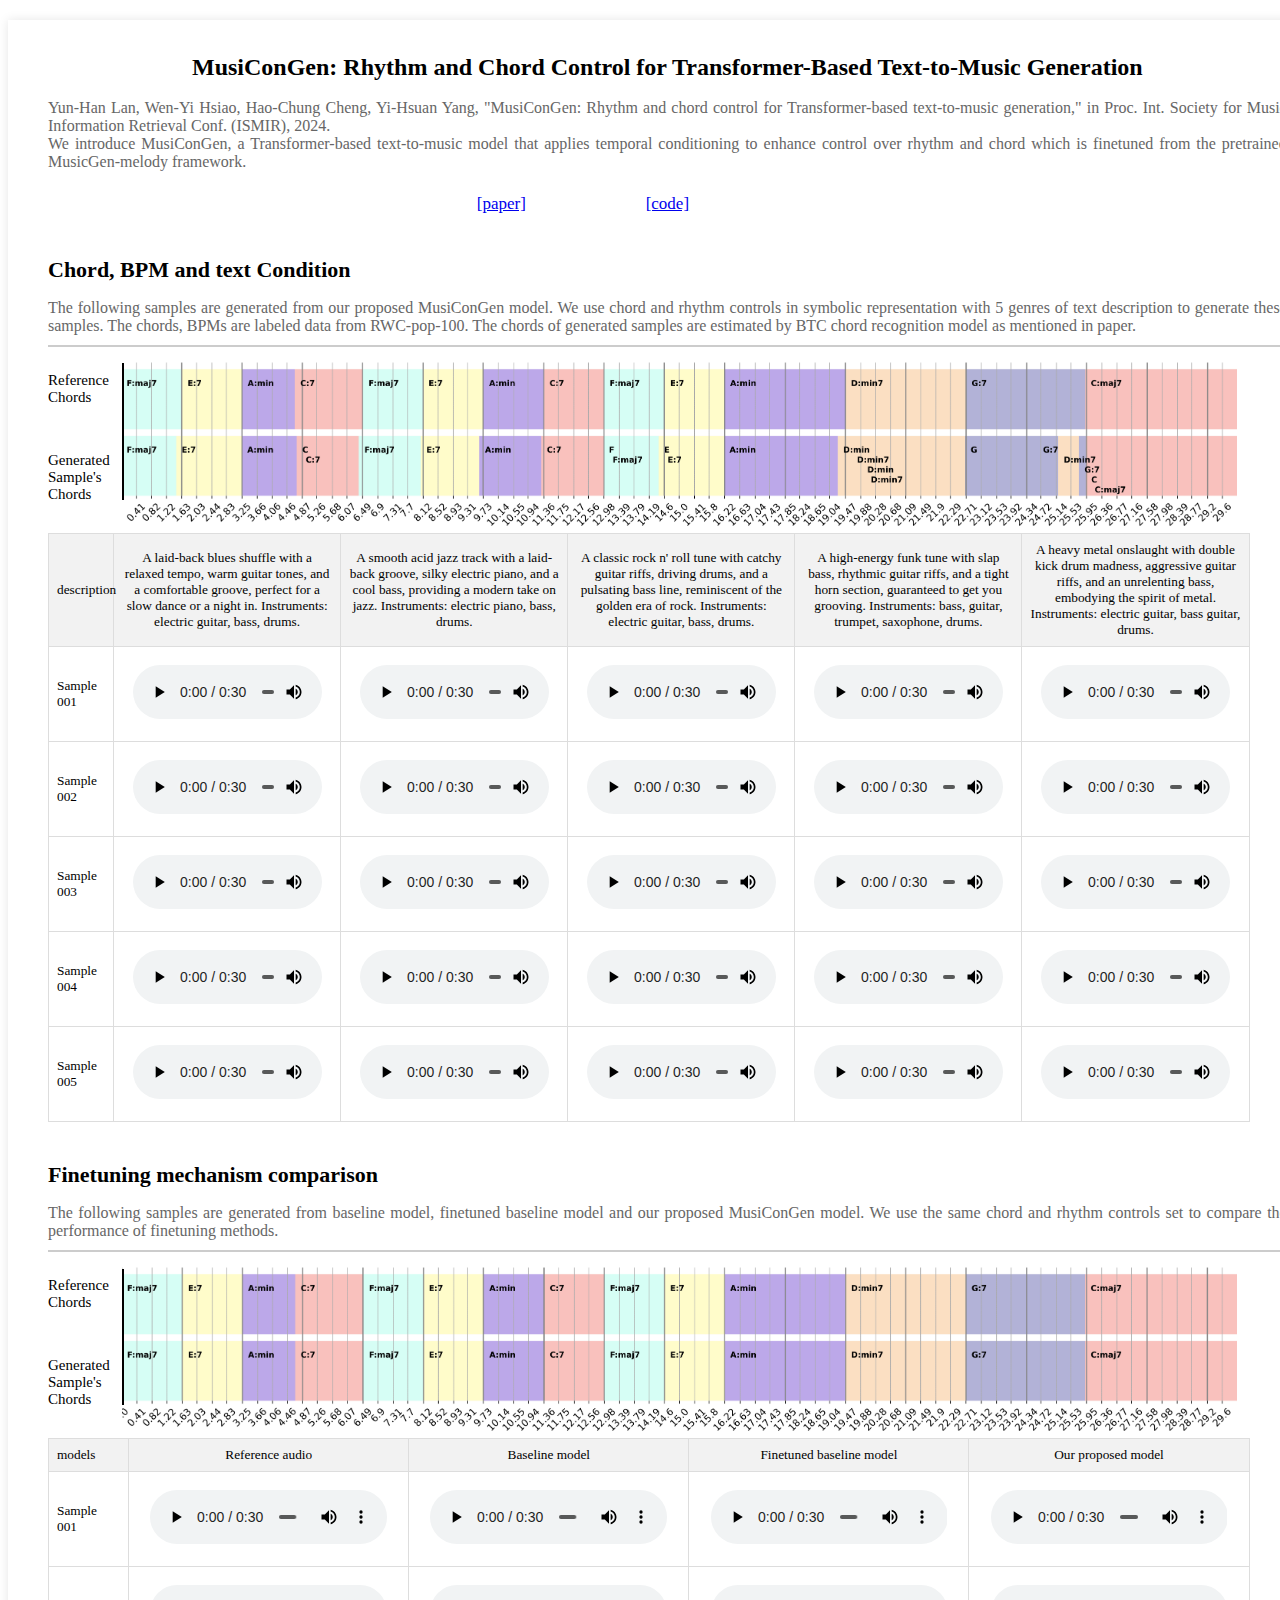
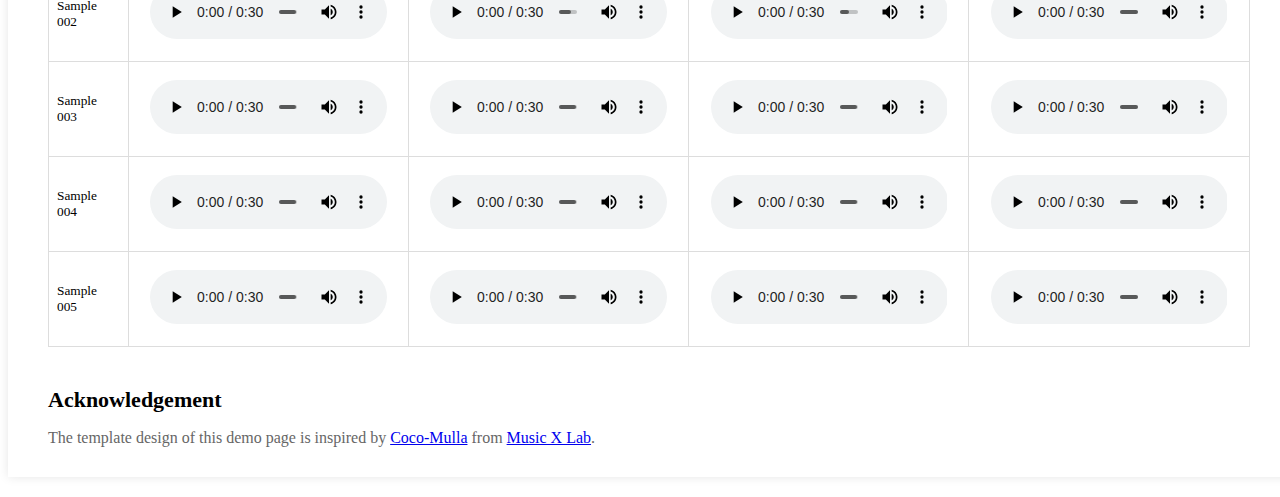
==== commit 19ca0757: "Add files via upload" ====
--- a/docs/index.html
+++ b/docs/index.html
@@ -17,7 +17,7 @@
             <tbody><tr>
             <td align="center" width="100px">
             <center>
-            <span style="font-size:17px"><a href="">[paper]</a></span>
+            <span style="font-size:17px"><a href="https://arxiv.org/abs/2407.15060">[paper]</a></span>
             </center>
             </td>
             <td align="center" width="100px">
@@ -26,15 +26,18 @@
             </center>
             </td>
             <td align="center" width="100px">
+            <!-- 
             <center>
             <span style="font-size:17px"><a href="">[slide]</a></span>
             </center>
             </td>
-            <td align="center" width="100px">
+            <td align="center" width="100px"> 
+            
             <center>
             <span style="font-size:17px"><a href="">[bibtex]</a></span>
             </center>
             </td>
+            -->
             
         </tr></tbody>
         </table>
